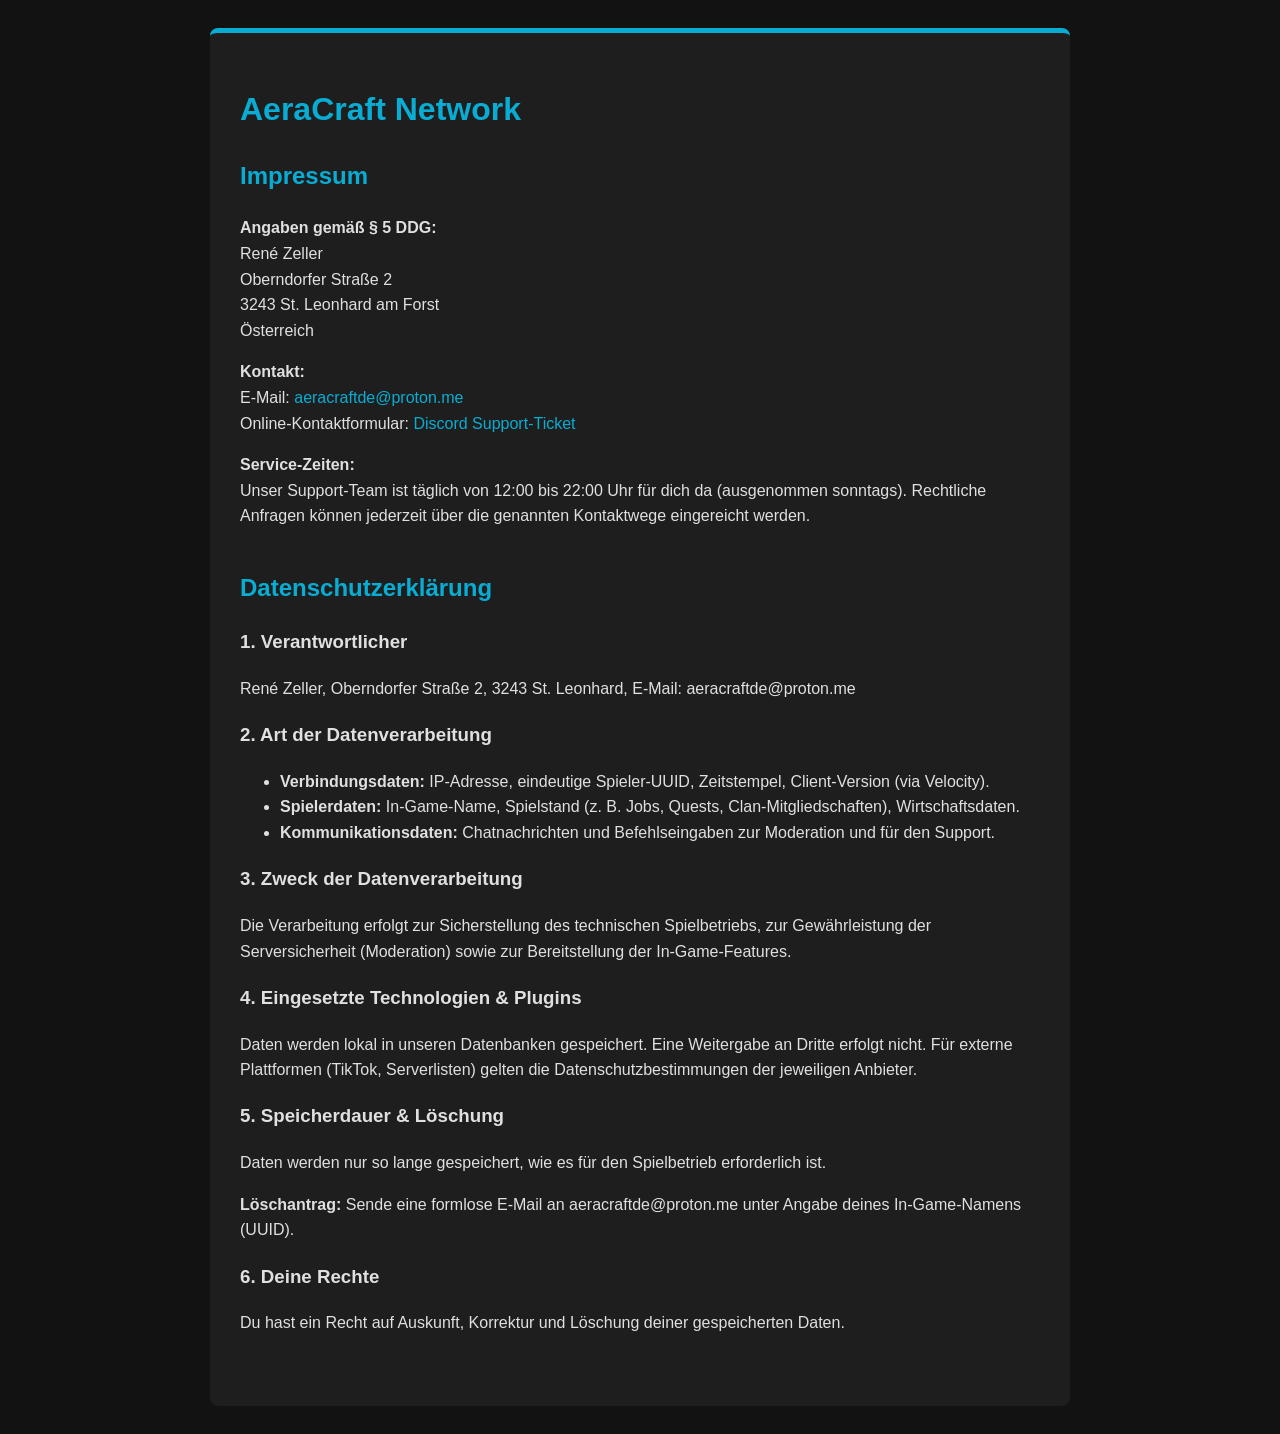
==== index.html @ 4d6e3a94 "Add initial HTML structure for AeraCraft Network" ====
<!DOCTYPE html>
<html lang="de">
<head>
    <meta charset="UTF-8">
    <meta name="viewport" content="width=device-width, initial-scale=1.0">
    <title>AeraCraft Network | Info</title>
    <style>
        body { font-family: 'Segoe UI', sans-serif; background-color: #121212; color: #e0e0e0; line-height: 1.6; padding: 20px; }
        .container { max-width: 800px; margin: auto; background: #1e1e1e; padding: 30px; border-radius: 8px; border-top: 5px solid #09add3; }
        h1, h2 { color: #09add3; }
        a { color: #09add3; text-decoration: none; }
        .section { margin-bottom: 40px; }
    </style>
</head>
<body>
    <div class="container">
        <h1>AeraCraft Network</h1>
        
        <div class="section">
            <h2>Impressum</h2>
            <p><strong>Angaben gemäß § 5 DDG:</strong><br>
            René Zeller<br>Oberndorfer Straße 2<br>3243 St. Leonhard am Forst<br>Österreich</p>
            <p><strong>Kontakt:</strong><br>
            E-Mail: <a href="mailto:aeracraftde@proton.me">aeracraftde@proton.me</a><br>
            Online-Kontaktformular: <a href="https://discord.com/channels/1498706196880687214/1498735556656500847" target="_blank">Discord Support-Ticket</a></p>
            <p><strong>Service-Zeiten:</strong><br>
            Unser Support-Team ist täglich von 12:00 bis 22:00 Uhr für dich da (ausgenommen sonntags). Rechtliche Anfragen können jederzeit über die genannten Kontaktwege eingereicht werden.</p>
        </div>

        <div class="section">
            <h2>Datenschutzerklärung</h2>
            <h3>1. Verantwortlicher</h3>
            <p>René Zeller, Oberndorfer Straße 2, 3243 St. Leonhard, E-Mail: aeracraftde@proton.me</p>
            
            <h3>2. Art der Datenverarbeitung</h3>
            <ul>
                <li><strong>Verbindungsdaten:</strong> IP-Adresse, eindeutige Spieler-UUID, Zeitstempel, Client-Version (via Velocity).</li>
                <li><strong>Spielerdaten:</strong> In-Game-Name, Spielstand (z. B. Jobs, Quests, Clan-Mitgliedschaften), Wirtschaftsdaten.</li>
                <li><strong>Kommunikationsdaten:</strong> Chatnachrichten und Befehlseingaben zur Moderation und für den Support.</li>
            </ul>

            <h3>3. Zweck der Datenverarbeitung</h3>
            <p>Die Verarbeitung erfolgt zur Sicherstellung des technischen Spielbetriebs, zur Gewährleistung der Serversicherheit (Moderation) sowie zur Bereitstellung der In-Game-Features.</p>

            <h3>4. Eingesetzte Technologien & Plugins</h3>
            <p>Daten werden lokal in unseren Datenbanken gespeichert. Eine Weitergabe an Dritte erfolgt nicht. Für externe Plattformen (TikTok, Serverlisten) gelten die Datenschutzbestimmungen der jeweiligen Anbieter.</p>

            <h3>5. Speicherdauer & Löschung</h3>
            <p>Daten werden nur so lange gespeichert, wie es für den Spielbetrieb erforderlich ist.</p>
            <p><strong>Löschantrag:</strong> Sende eine formlose E-Mail an aeracraftde@proton.me unter Angabe deines In-Game-Namens (UUID).</p>

            <h3>6. Deine Rechte</h3>
            <p>Du hast ein Recht auf Auskunft, Korrektur und Löschung deiner gespeicherten Daten.</p>
        </div>
    </div>
</body>
</html>
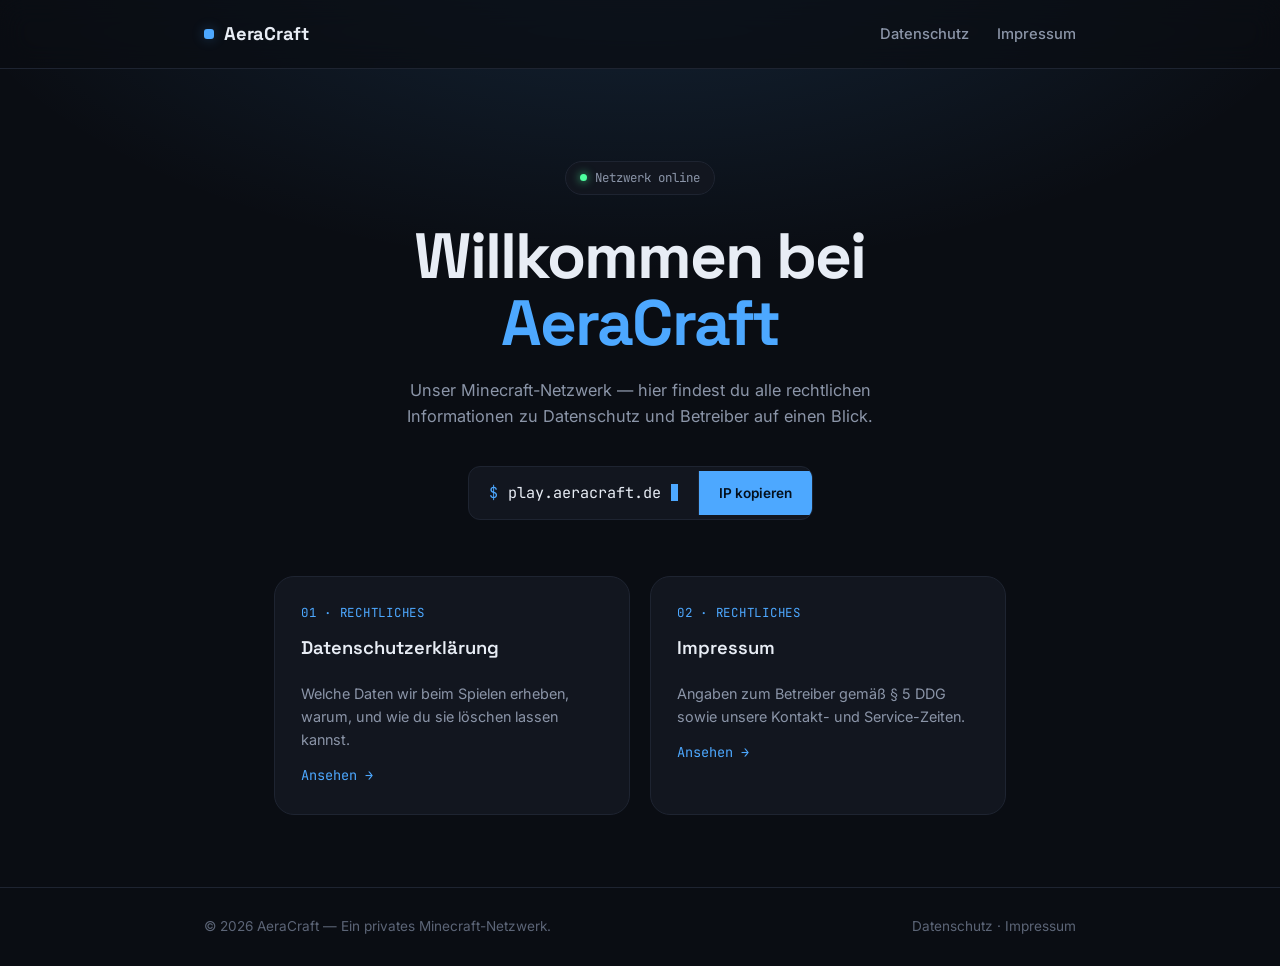
==== commit a3c37239: "Add files via upload" ====
--- a/index.html
+++ b/index.html
@@ -1,57 +1,81 @@
 <!DOCTYPE html>
 <html lang="de">
 <head>
-    <meta charset="UTF-8">
-    <meta name="viewport" content="width=device-width, initial-scale=1.0">
-    <title>AeraCraft Network | Info</title>
-    <style>
-        body { font-family: 'Segoe UI', sans-serif; background-color: #121212; color: #e0e0e0; line-height: 1.6; padding: 20px; }
-        .container { max-width: 800px; margin: auto; background: #1e1e1e; padding: 30px; border-radius: 8px; border-top: 5px solid #09add3; }
-        h1, h2 { color: #09add3; }
-        a { color: #09add3; text-decoration: none; }
-        .section { margin-bottom: 40px; }
-    </style>
+<meta charset="UTF-8">
+<meta name="viewport" content="width=device-width, initial-scale=1.0">
+<title>AeraCraft — Minecraft Netzwerk</title>
+<link rel="preconnect" href="https://fonts.googleapis.com">
+<link rel="preconnect" href="https://fonts.gstatic.com" crossorigin>
+<link href="https://fonts.googleapis.com/css2?family=Space+Grotesk:wght@500;600;700&family=Inter:wght@400;500;600&family=JetBrains+Mono:wght@400;500&display=swap" rel="stylesheet">
+<link rel="stylesheet" href="style.css">
 </head>
 <body>
-    <div class="container">
-        <h1>AeraCraft Network</h1>
-        
-        <div class="section">
-            <h2>Impressum</h2>
-            <p><strong>Angaben gemäß § 5 DDG:</strong><br>
-            René Zeller<br>Oberndorfer Straße 2<br>3243 St. Leonhard am Forst<br>Österreich</p>
-            <p><strong>Kontakt:</strong><br>
-            E-Mail: <a href="mailto:aeracraftde@proton.me">aeracraftde@proton.me</a><br>
-            Online-Kontaktformular: <a href="https://discord.com/channels/1498706196880687214/1498735556656500847" target="_blank">Discord Support-Ticket</a></p>
-            <p><strong>Service-Zeiten:</strong><br>
-            Unser Support-Team ist täglich von 12:00 bis 22:00 Uhr für dich da (ausgenommen sonntags). Rechtliche Anfragen können jederzeit über die genannten Kontaktwege eingereicht werden.</p>
-        </div>
 
-        <div class="section">
-            <h2>Datenschutzerklärung</h2>
-            <h3>1. Verantwortlicher</h3>
-            <p>René Zeller, Oberndorfer Straße 2, 3243 St. Leonhard, E-Mail: aeracraftde@proton.me</p>
-            
-            <h3>2. Art der Datenverarbeitung</h3>
-            <ul>
-                <li><strong>Verbindungsdaten:</strong> IP-Adresse, eindeutige Spieler-UUID, Zeitstempel, Client-Version (via Velocity).</li>
-                <li><strong>Spielerdaten:</strong> In-Game-Name, Spielstand (z. B. Jobs, Quests, Clan-Mitgliedschaften), Wirtschaftsdaten.</li>
-                <li><strong>Kommunikationsdaten:</strong> Chatnachrichten und Befehlseingaben zur Moderation und für den Support.</li>
-            </ul>
+<header>
+  <div class="nav">
+    <a href="index.html" class="logo">
+      <span class="logo-mark"></span>
+      AeraCraft
+    </a>
+    <ul class="nav-links">
+      <li><a href="datenschutz.html">Datenschutz</a></li>
+      <li><a href="impressum.html">Impressum</a></li>
+    </ul>
+  </div>
+</header>
 
-            <h3>3. Zweck der Datenverarbeitung</h3>
-            <p>Die Verarbeitung erfolgt zur Sicherstellung des technischen Spielbetriebs, zur Gewährleistung der Serversicherheit (Moderation) sowie zur Bereitstellung der In-Game-Features.</p>
+<main>
+  <section class="hero">
+    <div class="wrap">
+      <div class="status-pill">
+        <span class="dot"></span>
+        Netzwerk online
+      </div>
+      <h1>Willkommen bei <span>AeraCraft</span></h1>
+      <p>Unser Minecraft-Netzwerk — hier findest du alle rechtlichen Informationen zu Datenschutz und Betreiber auf einen Blick.</p>
 
-            <h3>4. Eingesetzte Technologien & Plugins</h3>
-            <p>Daten werden lokal in unseren Datenbanken gespeichert. Eine Weitergabe an Dritte erfolgt nicht. Für externe Plattformen (TikTok, Serverlisten) gelten die Datenschutzbestimmungen der jeweiligen Anbieter.</p>
+      <div class="connect">
+        <span class="connect-ip">play.aeracraft.de<span class="cursor"></span></span>
+        <button class="copy-btn" id="copyBtn" type="button">IP kopieren</button>
+      </div>
 
-            <h3>5. Speicherdauer & Löschung</h3>
-            <p>Daten werden nur so lange gespeichert, wie es für den Spielbetrieb erforderlich ist.</p>
-            <p><strong>Löschantrag:</strong> Sende eine formlose E-Mail an aeracraftde@proton.me unter Angabe deines In-Game-Namens (UUID).</p>
+      <div class="legal-teasers">
+        <a href="datenschutz.html" class="teaser">
+          <span class="eyebrow">01 · Rechtliches</span>
+          <h3>Datenschutzerklärung</h3>
+          <p>Welche Daten wir beim Spielen erheben, warum, und wie du sie löschen lassen kannst.</p>
+          <span class="arrow">Ansehen →</span>
+        </a>
+        <a href="impressum.html" class="teaser">
+          <span class="eyebrow">02 · Rechtliches</span>
+          <h3>Impressum</h3>
+          <p>Angaben zum Betreiber gemäß § 5 DDG sowie unsere Kontakt- und Service-Zeiten.</p>
+          <span class="arrow">Ansehen →</span>
+        </a>
+      </div>
+    </div>
+  </section>
+</main>
 
-            <h3>6. Deine Rechte</h3>
-            <p>Du hast ein Recht auf Auskunft, Korrektur und Löschung deiner gespeicherten Daten.</p>
-        </div>
-    </div>
+<footer>
+  <div class="footer-row">
+    <span>© 2026 AeraCraft — Ein privates Minecraft-Netzwerk.</span>
+    <span>
+      <a href="datenschutz.html">Datenschutz</a> · <a href="impressum.html">Impressum</a>
+    </span>
+  </div>
+</footer>
+
+<script>
+  const copyBtn = document.getElementById('copyBtn');
+  copyBtn.addEventListener('click', () => {
+    navigator.clipboard.writeText('play.aeracraft.de').then(() => {
+      const original = copyBtn.textContent;
+      copyBtn.textContent = 'Kopiert!';
+      setTimeout(() => { copyBtn.textContent = original; }, 1600);
+    });
+  });
+</script>
+
 </body>
 </html>
--- a/style.css
+++ b/style.css
@@ -0,0 +1,487 @@
+:root{
+  --bg: #0a0d13;
+  --bg-soft: #0d1119;
+  --card: #12161f;
+  --card-border: #1e2431;
+  --accent: #4da8ff;
+  --accent-dim: #2e6fb3;
+  --accent-glow: rgba(77, 168, 255, 0.16);
+  --text: #e8edf5;
+  --text-muted: #8b95a8;
+  --text-faint: #5c6577;
+  --radius-lg: 20px;
+  --radius-md: 12px;
+  --font-display: 'Space Grotesk', sans-serif;
+  --font-body: 'Inter', sans-serif;
+  --font-mono: 'JetBrains Mono', monospace;
+}
+
+*{ box-sizing: border-box; margin:0; padding:0; }
+
+html{ scroll-behavior: smooth; }
+
+body{
+  background: radial-gradient(ellipse 1200px 600px at 50% -10%, var(--accent-glow), transparent 60%), var(--bg);
+  background-attachment: fixed;
+  color: var(--text);
+  font-family: var(--font-body);
+  line-height: 1.6;
+  -webkit-font-smoothing: antialiased;
+  min-height: 100vh;
+  display: flex;
+  flex-direction: column;
+}
+
+a{ color: inherit; }
+
+::selection{ background: var(--accent); color: #04101d; }
+
+:focus-visible{
+  outline: 2px solid var(--accent);
+  outline-offset: 3px;
+  border-radius: 4px;
+}
+
+.wrap{
+  max-width: 780px;
+  margin: 0 auto;
+  padding: 0 24px;
+  width: 100%;
+}
+
+main{ flex: 1; }
+
+/* ---------- Header ---------- */
+header{
+  position: sticky;
+  top: 0;
+  z-index: 50;
+  backdrop-filter: blur(14px);
+  background: rgba(10, 13, 19, 0.72);
+  border-bottom: 1px solid var(--card-border);
+}
+
+.nav{
+  display: flex;
+  align-items: center;
+  justify-content: space-between;
+  height: 68px;
+  max-width: 920px;
+  margin: 0 auto;
+  padding: 0 24px;
+}
+
+.logo{
+  display: flex;
+  align-items: center;
+  gap: 10px;
+  font-family: var(--font-display);
+  font-weight: 700;
+  font-size: 1.15rem;
+  letter-spacing: -0.01em;
+  text-decoration: none;
+}
+
+.logo-mark{
+  width: 10px;
+  height: 10px;
+  background: var(--accent);
+  border-radius: 3px;
+  box-shadow: 0 0 12px 2px var(--accent-glow);
+  flex-shrink: 0;
+}
+
+.nav-links{
+  display: flex;
+  gap: 28px;
+  list-style: none;
+}
+
+.nav-links a{
+  text-decoration: none;
+  color: var(--text-muted);
+  font-size: 0.92rem;
+  font-weight: 500;
+  transition: color 0.2s ease;
+}
+
+.nav-links a:hover, .nav-links a.active{ color: var(--accent); }
+
+/* ---------- Hero (start page) ---------- */
+.hero{
+  padding: 92px 0 72px;
+  text-align: center;
+}
+
+.status-pill{
+  display: inline-flex;
+  align-items: center;
+  gap: 8px;
+  padding: 6px 14px;
+  border: 1px solid var(--card-border);
+  background: var(--card);
+  border-radius: 999px;
+  font-family: var(--font-mono);
+  font-size: 0.78rem;
+  color: var(--text-muted);
+  margin-bottom: 28px;
+}
+
+.dot{
+  width: 7px;
+  height: 7px;
+  border-radius: 50%;
+  background: #4dff9e;
+  box-shadow: 0 0 8px 1px #4dff9e88;
+  animation: pulse 2s ease-in-out infinite;
+}
+
+@keyframes pulse{
+  0%, 100%{ opacity: 1; }
+  50%{ opacity: 0.4; }
+}
+
+h1{
+  font-family: var(--font-display);
+  font-weight: 700;
+  font-size: clamp(2.4rem, 7vw, 4rem);
+  letter-spacing: -0.03em;
+  line-height: 1.05;
+}
+
+h1 span{ color: var(--accent); }
+
+.hero p{
+  max-width: 480px;
+  margin: 20px auto 0;
+  color: var(--text-muted);
+  font-size: 1.02rem;
+}
+
+.connect{
+  display: inline-flex;
+  align-items: center;
+  gap: 0;
+  margin-top: 36px;
+  background: var(--card);
+  border: 1px solid var(--card-border);
+  border-radius: var(--radius-md);
+  overflow: hidden;
+  max-width: 100%;
+}
+
+.connect-ip{
+  display: flex;
+  align-items: center;
+  gap: 10px;
+  padding: 14px 20px;
+  font-family: var(--font-mono);
+  font-size: 0.95rem;
+  color: var(--text);
+  white-space: nowrap;
+  overflow-x: auto;
+}
+
+.connect-ip::before{
+  content: "$";
+  color: var(--accent);
+}
+
+.cursor{
+  display: inline-block;
+  width: 7px;
+  height: 1.1em;
+  background: var(--accent);
+  animation: blink 1s step-end infinite;
+  vertical-align: text-bottom;
+}
+
+@keyframes blink{
+  0%, 100%{ opacity: 1; }
+  50%{ opacity: 0; }
+}
+
+.copy-btn{
+  border: none;
+  border-left: 1px solid var(--card-border);
+  background: var(--accent);
+  color: #04101d;
+  font-family: var(--font-body);
+  font-weight: 600;
+  font-size: 0.85rem;
+  padding: 14px 20px;
+  cursor: pointer;
+  transition: background 0.2s ease;
+  flex-shrink: 0;
+}
+
+.copy-btn:hover{ background: #6db8ff; }
+
+/* legal teaser links on start page */
+.legal-teasers{
+  display: grid;
+  grid-template-columns: 1fr 1fr;
+  gap: 20px;
+  margin-top: 56px;
+  text-align: left;
+}
+
+.teaser{
+  display: block;
+  background: var(--card);
+  border: 1px solid var(--card-border);
+  border-radius: var(--radius-lg);
+  padding: 26px;
+  text-decoration: none;
+  transition: border-color 0.2s ease, transform 0.2s ease;
+}
+
+.teaser:hover{
+  border-color: var(--accent-dim);
+  transform: translateY(-2px);
+}
+
+.teaser .eyebrow{ display:block; margin-bottom: 10px; }
+
+.teaser h3{
+  font-family: var(--font-display);
+  font-size: 1.15rem;
+  font-weight: 600;
+  margin-bottom: 8px;
+}
+
+.teaser p{
+  color: var(--text-muted);
+  font-size: 0.9rem;
+}
+
+.teaser .arrow{
+  display: inline-block;
+  margin-top: 14px;
+  color: var(--accent);
+  font-family: var(--font-mono);
+  font-size: 0.85rem;
+}
+
+/* ---------- Legal single page ---------- */
+.page-head{
+  padding: 56px 0 8px;
+}
+
+.back-link{
+  display: inline-flex;
+  align-items: center;
+  gap: 6px;
+  text-decoration: none;
+  color: var(--text-muted);
+  font-size: 0.88rem;
+  font-family: var(--font-mono);
+  margin-bottom: 26px;
+  transition: color 0.2s ease;
+}
+
+.back-link:hover{ color: var(--accent); }
+
+.eyebrow{
+  font-family: var(--font-mono);
+  font-size: 0.78rem;
+  color: var(--accent);
+  letter-spacing: 0.06em;
+  text-transform: uppercase;
+}
+
+.page-head h1{
+  font-size: clamp(2rem, 6vw, 2.6rem);
+  margin-top: 10px;
+}
+
+.page-sub{
+  color: var(--text-muted);
+  margin-top: 12px;
+  font-size: 0.98rem;
+}
+
+.legal-body{
+  padding: 32px 0 100px;
+}
+
+.card{
+  background: var(--card);
+  border: 1px solid var(--card-border);
+  border-radius: var(--radius-lg);
+  padding: 40px;
+}
+
+.entry{
+  margin-bottom: 30px;
+}
+
+.entry:last-child{ margin-bottom: 0; }
+
+.entry-num{
+  display: flex;
+  gap: 14px;
+  align-items: baseline;
+  margin-bottom: 10px;
+}
+
+.entry-num .n{
+  font-family: var(--font-mono);
+  color: var(--accent);
+  font-size: 0.85rem;
+  flex-shrink: 0;
+}
+
+.entry h4{
+  font-size: 1.05rem;
+  font-weight: 600;
+  color: var(--text);
+}
+
+.entry-body{
+  color: var(--text-muted);
+  font-size: 0.96rem;
+  padding-left: 30px;
+}
+
+.entry-body p{ margin-bottom: 10px; }
+.entry-body p:last-child{ margin-bottom: 0; }
+
+.entry-body ul{
+  list-style: none;
+  margin-top: 10px;
+}
+
+.entry-body li{
+  position: relative;
+  padding-left: 18px;
+  margin-bottom: 8px;
+}
+
+.entry-body li::before{
+  content: "";
+  position: absolute;
+  left: 0;
+  top: 0.6em;
+  width: 5px;
+  height: 5px;
+  background: var(--accent-dim);
+  border-radius: 1px;
+}
+
+.entry-body strong{ color: var(--text); font-weight: 600; }
+
+.mono-inline{
+  font-family: var(--font-mono);
+  font-size: 0.88em;
+  color: var(--text);
+  background: var(--bg-soft);
+  padding: 1px 6px;
+  border-radius: 4px;
+}
+
+.addr{
+  padding-left: 30px;
+  color: var(--text-muted);
+  font-size: 0.96rem;
+}
+
+.addr strong{
+  display: block;
+  color: var(--text);
+  font-size: 1rem;
+  margin-bottom: 6px;
+}
+
+.divider{
+  height: 1px;
+  background: var(--card-border);
+  margin: 28px 0;
+}
+
+.contact-row{
+  display: flex;
+  flex-wrap: wrap;
+  gap: 10px 28px;
+  padding-left: 30px;
+  margin-top: 6px;
+}
+
+.contact-row div{
+  font-size: 0.96rem;
+  color: var(--text-muted);
+}
+
+.contact-row div span{
+  display: block;
+  font-size: 0.75rem;
+  color: var(--text-faint);
+  text-transform: uppercase;
+  letter-spacing: 0.04em;
+  margin-bottom: 3px;
+}
+
+/* cross-link between the two legal pages */
+.cross-link{
+  display: flex;
+  align-items: center;
+  justify-content: space-between;
+  gap: 16px;
+  margin-top: 24px;
+  padding: 18px 24px;
+  border: 1px solid var(--card-border);
+  border-radius: var(--radius-md);
+  text-decoration: none;
+  color: var(--text-muted);
+  font-size: 0.9rem;
+  transition: border-color 0.2s ease, color 0.2s ease;
+}
+
+.cross-link:hover{
+  border-color: var(--accent-dim);
+  color: var(--text);
+}
+
+.cross-link .arrow{ color: var(--accent); font-family: var(--font-mono); }
+
+/* ---------- Footer ---------- */
+footer{
+  border-top: 1px solid var(--card-border);
+  padding: 28px 0;
+}
+
+.footer-row{
+  display: flex;
+  align-items: center;
+  justify-content: space-between;
+  flex-wrap: wrap;
+  gap: 12px;
+  font-size: 0.85rem;
+  color: var(--text-faint);
+  max-width: 920px;
+  margin: 0 auto;
+  padding: 0 24px;
+}
+
+.footer-row a{
+  text-decoration: none;
+  color: var(--text-faint);
+  transition: color 0.2s ease;
+}
+
+.footer-row a:hover{ color: var(--accent); }
+
+/* ---------- Responsive ---------- */
+@media (max-width: 640px){
+  .nav-links{ gap: 18px; }
+  .hero{ padding: 64px 0 52px; }
+  .legal-teasers{ grid-template-columns: 1fr; margin-top: 40px; }
+  .card{ padding: 26px 22px; }
+  .entry-body, .addr, .contact-row{ padding-left: 0; }
+  .entry-num{ flex-direction: column; gap: 2px; }
+  .cross-link{ flex-direction: column; align-items: flex-start; }
+}
+
+@media (prefers-reduced-motion: reduce){
+  *{ animation: none !important; transition: none !important; }
+}
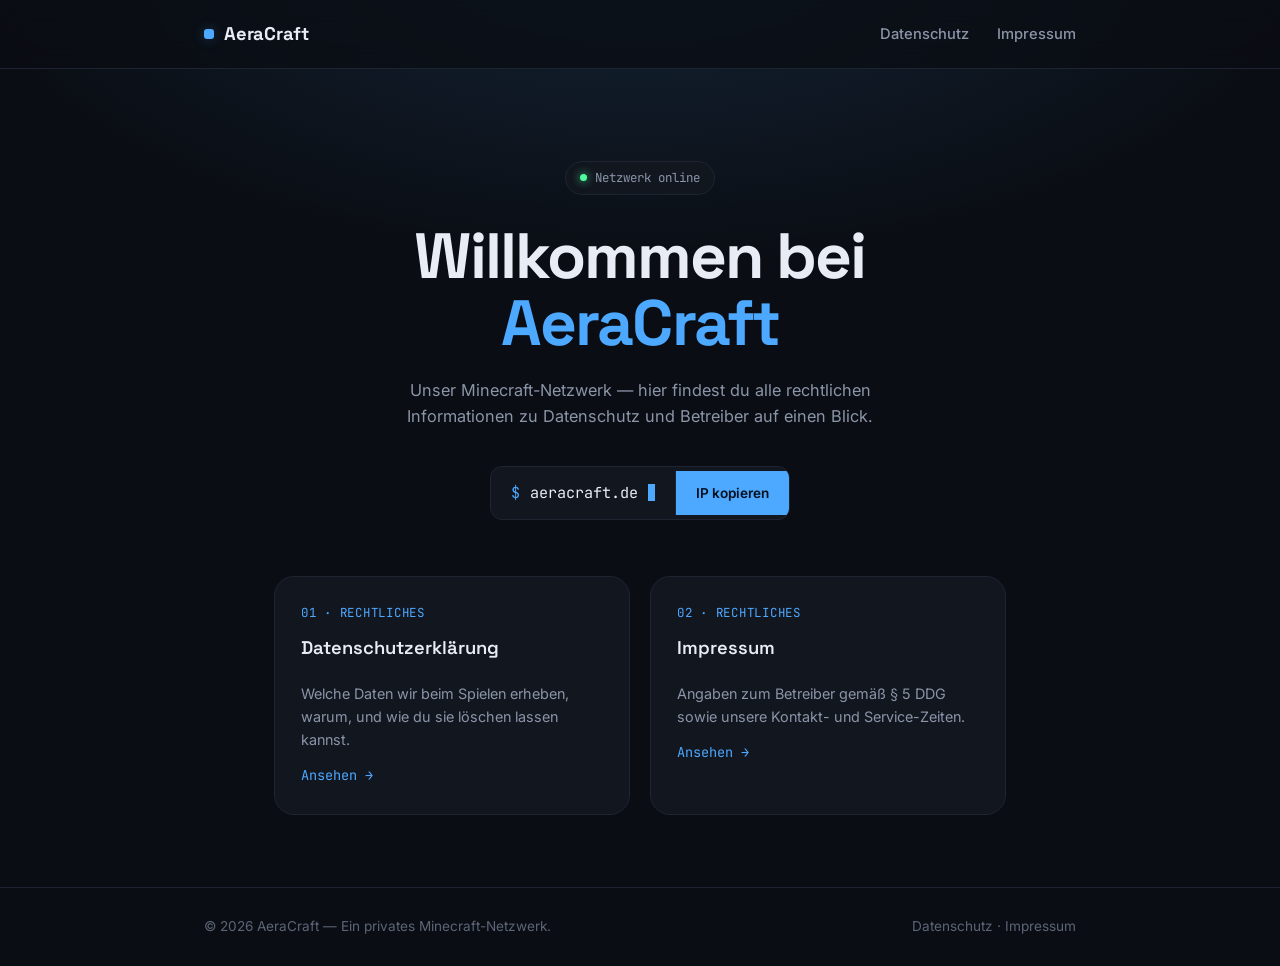
==== commit 0a8fc256: "Update server IP address in index.html" ====
--- a/index.html
+++ b/index.html
@@ -35,7 +35,7 @@
       <p>Unser Minecraft-Netzwerk — hier findest du alle rechtlichen Informationen zu Datenschutz und Betreiber auf einen Blick.</p>
 
       <div class="connect">
-        <span class="connect-ip">play.aeracraft.de<span class="cursor"></span></span>
+        <span class="connect-ip">aeracraft.de<span class="cursor"></span></span>
         <button class="copy-btn" id="copyBtn" type="button">IP kopieren</button>
       </div>
 
